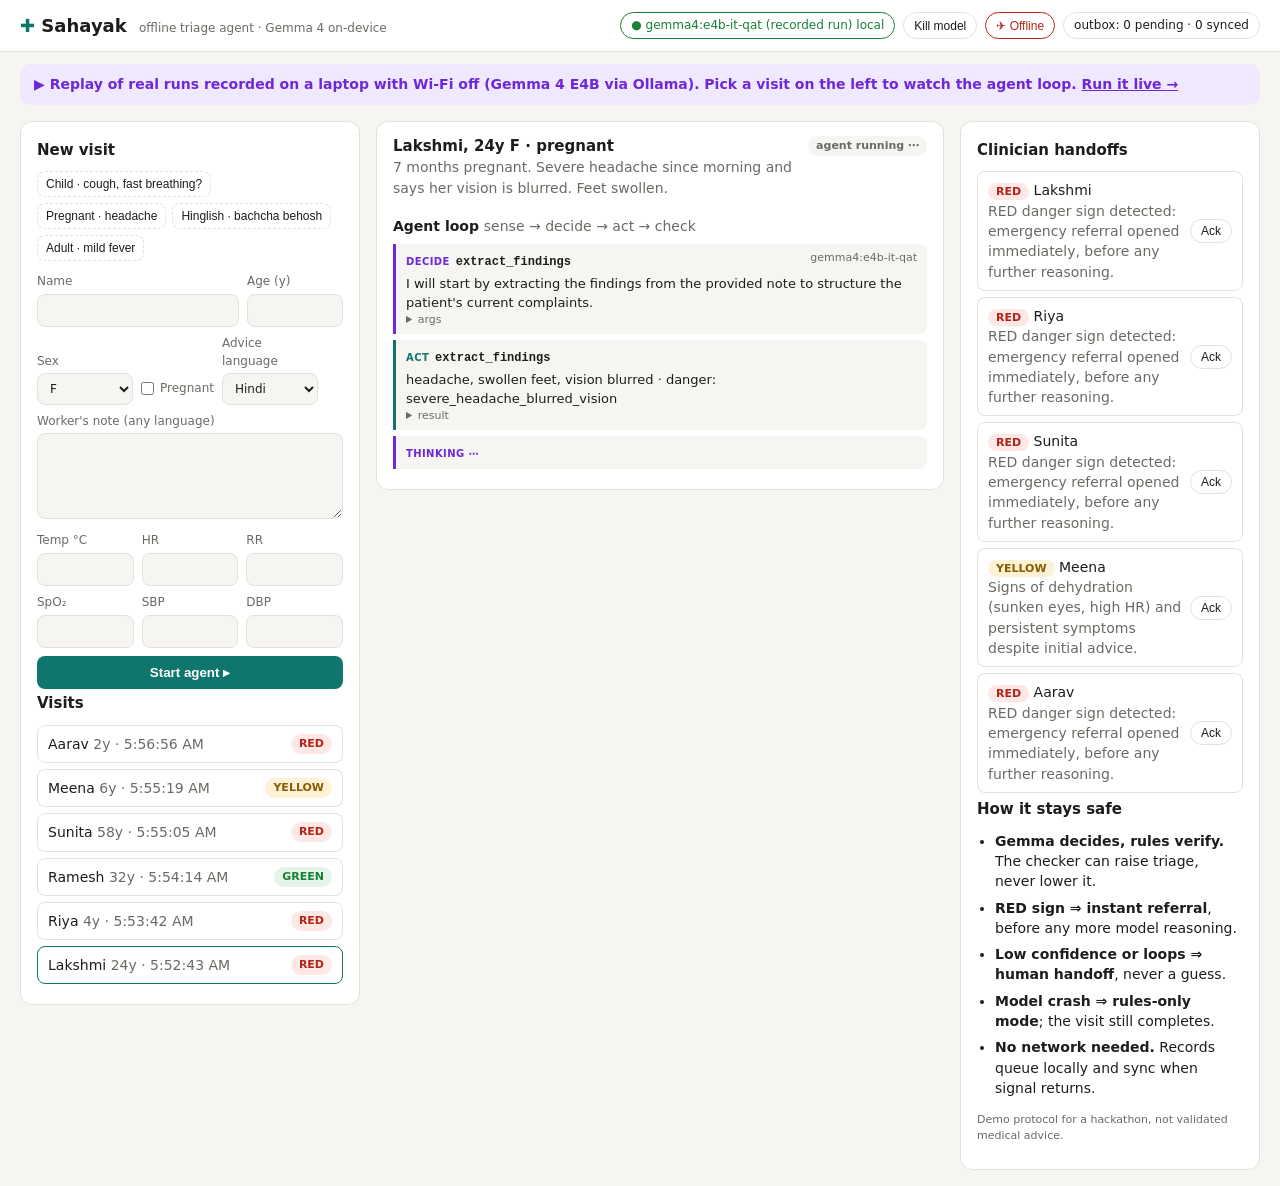
==== docs/index.html @ 9d07b434 "Make the loop robust on real Gemma 4, add replay demo, writeup results - Checker rejects repeated no" ====
<!doctype html>
<!--
  Sahayak UI: one page for the health worker.
  Left: start a visit (with demo presets) and the visit list.
  Middle: the live agent loop (sense/decide/act/check trace), the agent's
  questions, and the final care plan.
  Right: on-device status (model, simulated network, sync outbox) and the
  clinician handoff queue. No external assets: works fully offline.
-->
<html lang="en">
<head>
<meta charset="utf-8">
<meta name="viewport" content="width=device-width, initial-scale=1">
<title>Sahayak · Offline Triage Agent</title>
<link rel="stylesheet" href="style.css">
</head>
<body>
<header>
  <div class="brand"><span class="logo">✚</span> Sahayak <small>offline triage agent · Gemma 4 on-device</small></div>
  <div class="pills">
    <span id="modelPill" class="pill">model …</span>
    <button id="modelBtn" class="pill toggle" title="Simulate the local model crashing">Kill model</button>
    <button id="netBtn" class="pill toggle" title="Simulate connectivity">Offline</button>
    <span id="syncPill" class="pill">outbox …</span>
  </div>
</header>

<main>
  <section class="col left">
    <h2>New visit</h2>
    <div class="presets" id="presets"></div>
    <form id="visitForm">
      <div class="row">
        <label>Name<input name="name" required></label>
        <label class="sm">Age (y)<input name="age_years" type="number" step="0.1" min="0" required></label>
      </div>
      <div class="row">
        <label class="sm">Sex<select name="sex"><option>F</option><option>M</option></select></label>
        <label class="chk"><input type="checkbox" name="pregnant"> Pregnant</label>
        <label class="sm">Advice language<select name="language"><option>Hindi</option><option>Telugu</option><option>English</option></select></label>
      </div>
      <label>Worker's note (any language)<textarea name="note" rows="4" required></textarea></label>
      <div class="vitals">
        <label>Temp °C<input name="temp_c" type="number" step="0.1"></label>
        <label>HR<input name="hr" type="number"></label>
        <label>RR<input name="rr" type="number"></label>
        <label>SpO₂<input name="spo2" type="number"></label>
        <label>SBP<input name="sbp" type="number"></label>
        <label>DBP<input name="dbp" type="number"></label>
      </div>
      <input type="hidden" name="patient_id">
      <button type="submit" class="primary">Start agent ▸</button>
    </form>
    <h2>Visits</h2>
    <ul id="visits" class="list"></ul>
  </section>

  <section class="col mid">
    <div id="empty" class="empty">Start a visit or pick a demo case. The agent runs entirely on this device.</div>
    <div id="detail" hidden>
      <div class="dhead">
        <div><h2 id="dTitle"></h2><div id="dSub" class="muted"></div></div>
        <span id="dStatus" class="badge"></span>
      </div>
      <div id="question" class="question" hidden>
        <div class="qlabel">Agent needs your input</div>
        <div id="qText"></div>
        <form id="answerForm"><input name="answer" autocomplete="off" required placeholder="Type answer…"><button class="primary">Send</button></form>
      </div>
      <div id="plan" class="plan" hidden></div>
      <h3>Agent loop <span class="muted">sense → decide → act → check</span></h3>
      <ol id="trace" class="trace"></ol>
    </div>
  </section>

  <section class="col right">
    <h2>Clinician handoffs</h2>
    <ul id="handoffs" class="list"></ul>
    <h2>How it stays safe</h2>
    <ul class="notes">
      <li><b>Gemma decides, rules verify.</b> The checker can raise triage, never lower it.</li>
      <li><b>RED sign ⇒ instant referral</b>, before any more model reasoning.</li>
      <li><b>Low confidence or loops ⇒ human handoff</b>, never a guess.</li>
      <li><b>Model crash ⇒ rules-only mode</b>; the visit still completes.</li>
      <li><b>No network needed.</b> Records queue locally and sync when signal returns.</li>
    </ul>
    <p class="disclaimer">Demo protocol for a hackathon, not validated medical advice.</p>
  </section>
</main>
<script>window.SAHAYAK_REPLAY = "demo-data.json";</script>
<script src="app.js"></script>
</body>
</html>
---- docs/style.css ----
/* Sahayak UI styles: light/dark tokens, three-column layout, trace timeline. */
:root {
  --bg: #f6f5f1; --panel: #ffffff; --ink: #1d1d1b; --muted: #6b6a64; --line: #e3e1da;
  --accent: #0f766e; --accent-ink: #fff;
  --red: #b42318; --red-bg: #fde8e6; --yellow: #8a5a00; --yellow-bg: #fdf1d6;
  --green: #1a7f37; --green-bg: #e3f4e8; --blue: #1d4ed8; --blue-bg: #e5edff;
  --violet: #6d28d9; --violet-bg: #efe8ff;
}
@media (prefers-color-scheme: dark) {
  :root {
    --bg: #141413; --panel: #1f1f1d; --ink: #ecebe6; --muted: #9a998f; --line: #34332f;
    --accent: #2dd4bf; --accent-ink: #062b27;
    --red: #ff8a80; --red-bg: #3a1714; --yellow: #f5c451; --yellow-bg: #3a2c0c;
    --green: #6ee7a0; --green-bg: #12301d; --blue: #93b4ff; --blue-bg: #17234a;
    --violet: #c4b5fd; --violet-bg: #2a1d4a;
  }
}
* { box-sizing: border-box; }
body { margin: 0; background: var(--bg); color: var(--ink); font: 14px/1.45 system-ui, -apple-system, "Segoe UI", sans-serif; }
header { display: flex; justify-content: space-between; align-items: center; gap: 12px; flex-wrap: wrap;
  padding: 12px 20px; border-bottom: 1px solid var(--line); background: var(--panel); position: sticky; top: 0; z-index: 2; }
.brand { font-weight: 700; font-size: 18px; }
.brand small { font-weight: 400; color: var(--muted); font-size: 12px; margin-left: 6px; }
.logo { color: var(--accent); }
.pills { display: flex; gap: 8px; flex-wrap: wrap; }
.pill { border: 1px solid var(--line); border-radius: 999px; padding: 4px 10px; font-size: 12px; background: var(--panel); color: var(--ink); }
.pill.ok { border-color: var(--green); color: var(--green); }
.pill.bad { border-color: var(--red); color: var(--red); }
button.toggle { cursor: pointer; }
main { display: grid; grid-template-columns: 340px 1fr 300px; gap: 16px; padding: 16px 20px; align-items: start; }
@media (max-width: 1100px) { main { grid-template-columns: 1fr; padding: 12px 16px; } }
.col { background: var(--panel); border: 1px solid var(--line); border-radius: 12px; padding: 14px 16px; min-width: 0; }
h2 { font-size: 15px; margin: 4px 0 10px; }
h3 { font-size: 14px; margin: 18px 0 8px; }
.muted { color: var(--muted); font-weight: 400; }
label { display: block; font-size: 12px; color: var(--muted); margin-bottom: 8px; }
input, select, textarea { width: 100%; margin-top: 3px; padding: 7px 8px; border: 1px solid var(--line); border-radius: 8px;
  background: var(--bg); color: var(--ink); font: inherit; }
textarea { resize: vertical; }
.row { display: flex; gap: 8px; align-items: end; }
.row > label { flex: 1; }
.row > .sm { flex: 0 0 96px; }
.chk { display: flex; gap: 6px; align-items: center; flex: 0 0 auto !important; padding-bottom: 8px; }
.chk input { width: auto; margin: 0; }
.vitals { display: grid; grid-template-columns: repeat(3, 1fr); gap: 0 8px; }
button.primary { background: var(--accent); color: var(--accent-ink); border: 0; border-radius: 8px; padding: 9px 14px; font-weight: 600; cursor: pointer; }
button.primary { width: 100%; }
.presets { display: flex; flex-wrap: wrap; gap: 6px; margin-bottom: 12px; }
.presets button { font-size: 12px; border: 1px dashed var(--line); background: transparent; color: var(--ink); border-radius: 8px; padding: 5px 8px; cursor: pointer; }
.presets button:hover { border-color: var(--accent); }
.list { list-style: none; padding: 0; margin: 0; }
.list li { padding: 8px 10px; border: 1px solid var(--line); border-radius: 8px; margin-bottom: 6px; cursor: pointer; display: flex; justify-content: space-between; gap: 8px; align-items: center; }
.list li.active { border-color: var(--accent); }
.badge { font-size: 11px; font-weight: 700; padding: 2px 8px; border-radius: 999px; white-space: nowrap; background: var(--bg); color: var(--muted); }
.RED { background: var(--red-bg); color: var(--red); }
.YELLOW { background: var(--yellow-bg); color: var(--yellow); }
.GREEN { background: var(--green-bg); color: var(--green); }
.empty { color: var(--muted); padding: 60px 20px; text-align: center; }
.dhead { display: flex; justify-content: space-between; align-items: start; gap: 10px; }
.dhead h2 { margin: 0; }
.question { margin: 14px 0; padding: 12px; border: 2px solid var(--blue); background: var(--blue-bg); border-radius: 10px; }
.qlabel { font-size: 11px; font-weight: 700; text-transform: uppercase; color: var(--blue); margin-bottom: 4px; }
#qText { font-weight: 600; margin-bottom: 8px; }
.question form { display: flex; gap: 8px; }
.question form input { margin: 0; }
.question form button { width: auto; }
.plan { margin: 14px 0; padding: 12px 14px; border-radius: 10px; border: 1px solid var(--line); }
.plan .big { font-size: 20px; font-weight: 800; }
.plan ul { margin: 6px 0; padding-left: 18px; }
.plan .local { margin-top: 6px; padding: 8px; background: var(--bg); border-radius: 8px; }
.trace { list-style: none; padding: 0; margin: 0; }
.trace li { border-left: 3px solid var(--line); padding: 6px 10px; margin-bottom: 6px; background: var(--bg); border-radius: 0 8px 8px 0; }
.trace .ph { font-size: 10px; font-weight: 800; text-transform: uppercase; letter-spacing: .04em; margin-right: 6px; }
.trace .decide { border-color: var(--violet); } .trace .decide .ph { color: var(--violet); }
.trace .act { border-color: var(--accent); } .trace .act .ph { color: var(--accent); }
.trace .check { border-color: var(--yellow); } .trace .check .ph { color: var(--yellow); }
.trace .check.bad { border-color: var(--red); } .trace .check.bad .ph { color: var(--red); }
.trace .sense { border-color: var(--blue); } .trace .sense .ph { color: var(--blue); }
.trace .recover { border-color: var(--red); background: var(--red-bg); } .trace .recover .ph { color: var(--red); }
.trace .tool { font-family: ui-monospace, Menlo, monospace; font-size: 12px; font-weight: 600; }
.trace .model { float: right; font-size: 11px; color: var(--muted); }
.trace .body { margin-top: 3px; font-size: 13px; overflow-wrap: anywhere; }
.trace details summary { cursor: pointer; font-size: 11px; color: var(--muted); }
.trace pre { white-space: pre-wrap; font-size: 11px; margin: 4px 0 0; max-height: 220px; overflow: auto; }
.notes { padding-left: 18px; margin: 0; }
.notes li { margin-bottom: 6px; }
.disclaimer { font-size: 11px; color: var(--muted); margin-top: 14px; }
.spin::after { content: " ⋯"; animation: blink 1s infinite; }
@keyframes blink { 50% { opacity: .2; } }
.replay-banner { margin: 12px 20px 0; padding: 10px 14px; border-radius: 10px; background: var(--violet-bg); color: var(--violet); font-weight: 600; }
.replay-banner a { color: inherit; }
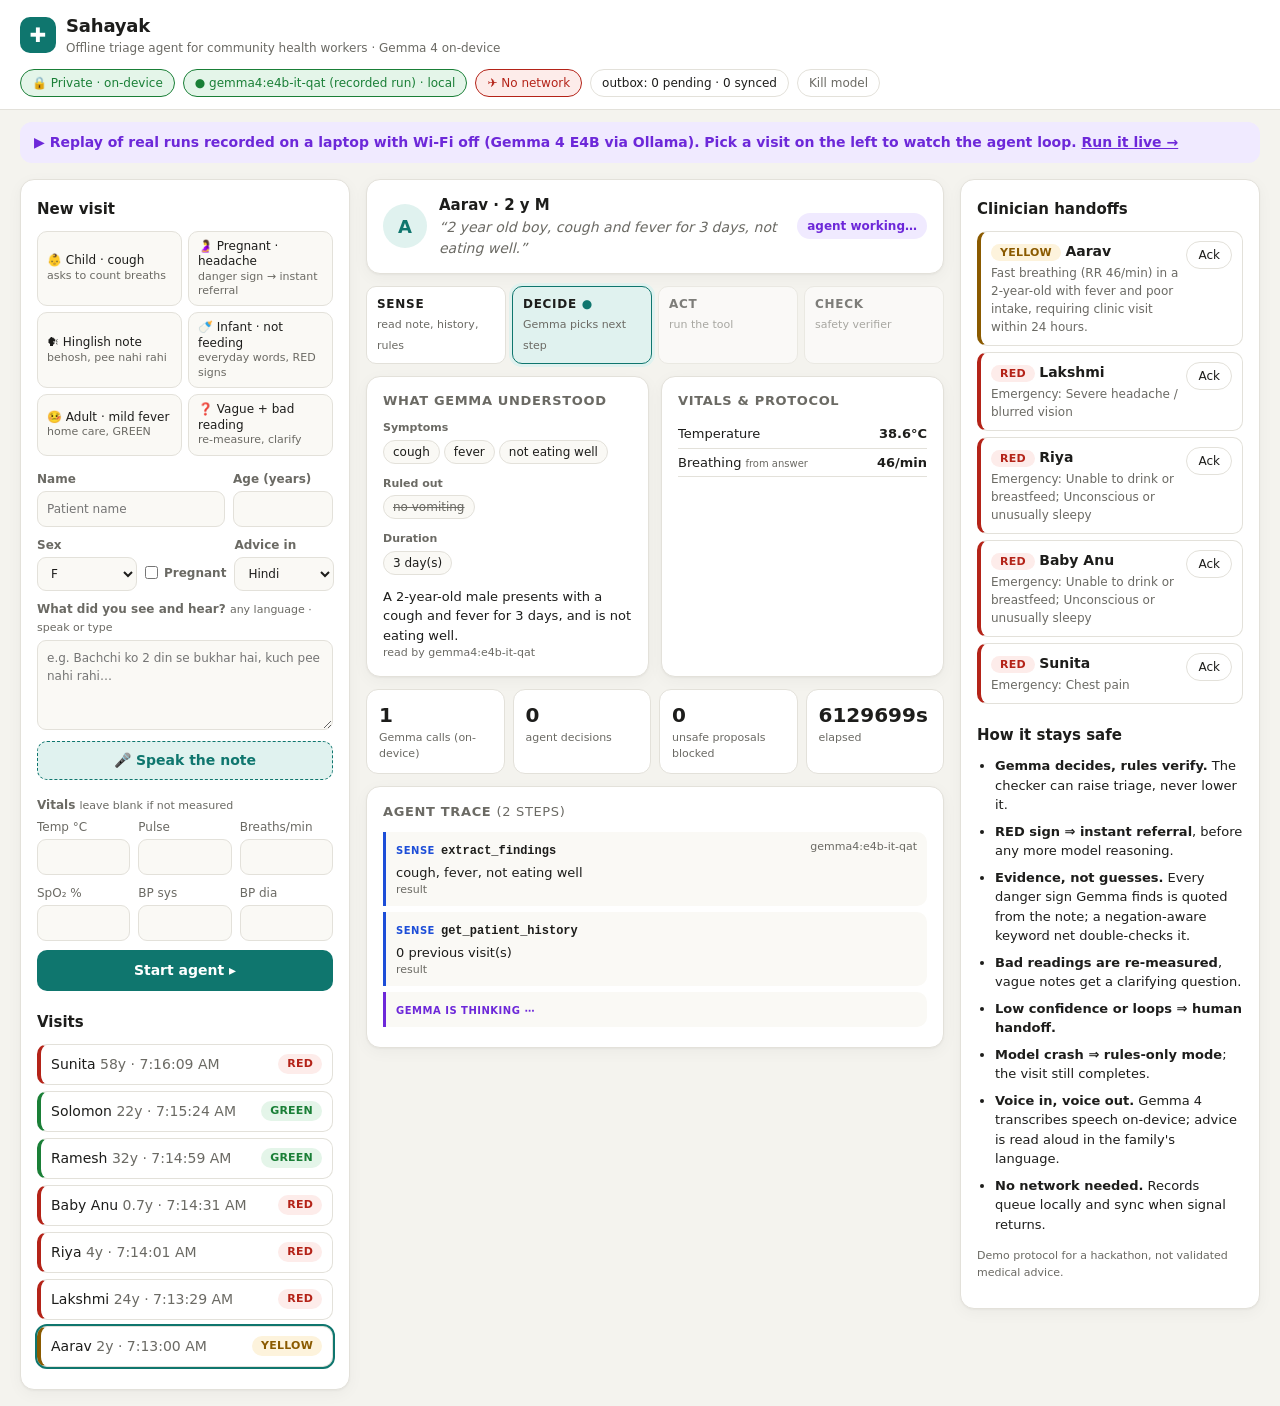
==== commit af6d626d: "Final eval (19 cases), fixed feeding keyword, fresh replay demo, writeup - eval: Gemma 95% (18/19), " ====
--- a/docs/index.html
+++ b/docs/index.html
@@ -1,11 +1,12 @@
 <!doctype html>
 <!--
   Sahayak UI: one page for the health worker.
-  Left: start a visit (with demo presets) and the visit list.
-  Middle: the live agent loop (sense/decide/act/check trace), the agent's
-  questions, and the final care plan.
-  Right: on-device status (model, simulated network, sync outbox) and the
-  clinician handoff queue. No external assets: works fully offline.
+  Left: start a visit (demo presets, voice or typed note, vitals) and the visit list.
+  Middle: the selected visit: live loop phase tracker, the agent's question,
+  the triage result with local-language advice, what Gemma understood
+  (findings, evidence, vitals), visit stats and the full step-by-step trace.
+  Right: the clinician handoff queue and the safety design.
+  No external assets: everything works fully offline.
 -->
 <html lang="en">
 <head>
@@ -16,12 +17,16 @@
 </head>
 <body>
 <header>
-  <div class="brand"><span class="logo">✚</span> Sahayak <small>offline triage agent · Gemma 4 on-device</small></div>
+  <div class="brand">
+    <span class="logo">✚</span>
+    <div><div class="name">Sahayak</div><div class="tag">Offline triage agent for community health workers · Gemma 4 on-device</div></div>
+  </div>
   <div class="pills">
+    <span class="pill ok" title="The agent, the model and all patient data stay on this device">🔒 Private · on-device</span>
     <span id="modelPill" class="pill">model …</span>
-    <button id="modelBtn" class="pill toggle" title="Simulate the local model crashing">Kill model</button>
     <button id="netBtn" class="pill toggle" title="Simulate connectivity">Offline</button>
     <span id="syncPill" class="pill">outbox …</span>
+    <button id="modelBtn" class="pill toggle ghost" title="Simulate the local model crashing">Kill model</button>
   </div>
 </header>
 
@@ -31,62 +36,99 @@
     <div class="presets" id="presets"></div>
     <form id="visitForm">
       <div class="row">
-        <label>Name<input name="name" required></label>
-        <label class="sm">Age (y)<input name="age_years" type="number" step="0.1" min="0" required></label>
+        <label>Name<input name="name" required placeholder="Patient name"></label>
+        <label class="sm">Age (years)<input name="age_years" type="number" step="0.01" min="0" required></label>
       </div>
       <div class="row">
         <label class="sm">Sex<select name="sex"><option>F</option><option>M</option></select></label>
         <label class="chk"><input type="checkbox" name="pregnant"> Pregnant</label>
-        <label class="sm">Advice language<select name="language"><option>Hindi</option><option>Telugu</option><option>English</option></select></label>
+        <label class="sm">Advice in<select name="language"><option>Hindi</option><option>Telugu</option><option>English</option></select></label>
       </div>
-      <label>Worker's note (any language)<textarea name="note" rows="4" required></textarea></label>
+      <label>What did you see and hear? <span class="hint">any language · speak or type</span>
+        <textarea name="note" rows="4" required placeholder="e.g. Bachchi ko 2 din se bukhar hai, kuch pee nahi rahi…"></textarea></label>
+      <button type="button" id="noteMic" class="mic">🎤 Speak the note</button>
+      <div class="vlabel">Vitals <span class="hint">leave blank if not measured</span></div>
       <div class="vitals">
         <label>Temp °C<input name="temp_c" type="number" step="0.1"></label>
-        <label>HR<input name="hr" type="number"></label>
-        <label>RR<input name="rr" type="number"></label>
-        <label>SpO₂<input name="spo2" type="number"></label>
-        <label>SBP<input name="sbp" type="number"></label>
-        <label>DBP<input name="dbp" type="number"></label>
+        <label>Pulse<input name="hr" type="number"></label>
+        <label>Breaths/min<input name="rr" type="number"></label>
+        <label>SpO₂ %<input name="spo2" type="number"></label>
+        <label>BP sys<input name="sbp" type="number"></label>
+        <label>BP dia<input name="dbp" type="number"></label>
       </div>
       <input type="hidden" name="patient_id">
       <button type="submit" class="primary">Start agent ▸</button>
     </form>
-    <h2>Visits</h2>
+    <h2 class="mt">Visits</h2>
     <ul id="visits" class="list"></ul>
   </section>
 
   <section class="col mid">
-    <div id="empty" class="empty">Start a visit or pick a demo case. The agent runs entirely on this device.</div>
+    <div id="empty" class="empty">
+      <div class="empty-icon">✚</div>
+      <div class="empty-title">Start a visit or pick a demo case</div>
+      <div>Gemma 4 reads the note, the protocol checks it, and the agent asks, advises or hands off. All on this device, even with no network.</div>
+    </div>
     <div id="detail" hidden>
-      <div class="dhead">
-        <div><h2 id="dTitle"></h2><div id="dSub" class="muted"></div></div>
-        <span id="dStatus" class="badge"></span>
+      <div class="patient">
+        <div class="avatar" id="dAvatar"></div>
+        <div class="pinfo"><h2 id="dTitle"></h2><div id="dSub" class="note"></div></div>
+        <span id="dStatus" class="status"></span>
       </div>
+
+      <ol id="phases" class="phases">
+        <li data-p="sense"><b>Sense</b><span>read note, history, rules</span></li>
+        <li data-p="decide"><b>Decide</b><span>Gemma picks next step</span></li>
+        <li data-p="act"><b>Act</b><span>run the tool</span></li>
+        <li data-p="check"><b>Check</b><span>safety verifier</span></li>
+      </ol>
+
       <div id="question" class="question" hidden>
-        <div class="qlabel">Agent needs your input</div>
+        <div class="qlabel">🙋 The agent needs your input</div>
         <div id="qText"></div>
-        <form id="answerForm"><input name="answer" autocomplete="off" required placeholder="Type answer…"><button class="primary">Send</button></form>
+        <form id="answerForm"><input name="answer" autocomplete="off" required placeholder="Type or speak the answer…"><button type="button" id="answerMic" class="mic">🎤</button><button class="primary">Send</button></form>
       </div>
+
       <div id="plan" class="plan" hidden></div>
-      <h3>Agent loop <span class="muted">sense → decide → act → check</span></h3>
-      <ol id="trace" class="trace"></ol>
+
+      <div class="grid2">
+        <div class="card">
+          <h3>What Gemma understood</h3>
+          <div id="findings" class="findings"><span class="muted">Reading the note…</span></div>
+        </div>
+        <div class="card">
+          <h3>Vitals & protocol</h3>
+          <div id="vitals"></div>
+        </div>
+      </div>
+
+      <div id="stats" class="stats"></div>
+
+      <details id="traceBox" class="card tracebox" open>
+        <summary><h3>Agent trace <span class="muted" id="traceCount"></span></h3></summary>
+        <ol id="trace" class="trace"></ol>
+      </details>
     </div>
   </section>
 
   <section class="col right">
     <h2>Clinician handoffs</h2>
-    <ul id="handoffs" class="list"></ul>
-    <h2>How it stays safe</h2>
+    <ul id="handoffs" class="list handoffs"></ul>
+    <h2 class="mt">How it stays safe</h2>
     <ul class="notes">
       <li><b>Gemma decides, rules verify.</b> The checker can raise triage, never lower it.</li>
       <li><b>RED sign ⇒ instant referral</b>, before any more model reasoning.</li>
-      <li><b>Low confidence or loops ⇒ human handoff</b>, never a guess.</li>
+      <li><b>Evidence, not guesses.</b> Every danger sign Gemma finds is quoted from the note; a negation-aware keyword net double-checks it.</li>
+      <li><b>Bad readings are re-measured</b>, vague notes get a clarifying question.</li>
+      <li><b>Low confidence or loops ⇒ human handoff.</b></li>
       <li><b>Model crash ⇒ rules-only mode</b>; the visit still completes.</li>
+      <li><b>Voice in, voice out.</b> Gemma 4 transcribes speech on-device; advice is read aloud in the family's language.</li>
       <li><b>No network needed.</b> Records queue locally and sync when signal returns.</li>
     </ul>
     <p class="disclaimer">Demo protocol for a hackathon, not validated medical advice.</p>
   </section>
 </main>
+<script src="voice.js"></script>
 <script>window.SAHAYAK_REPLAY = "demo-data.json";</script>
 <script src="app.js"></script>
 </body>
--- a/docs/style.css
+++ b/docs/style.css
@@ -1,91 +1,192 @@
-/* Sahayak UI styles: light/dark tokens, three-column layout, trace timeline. */
+/* Sahayak UI styles: light/dark tokens, three-column layout, phase tracker, triage card, trace timeline. */
 :root {
-  --bg: #f6f5f1; --panel: #ffffff; --ink: #1d1d1b; --muted: #6b6a64; --line: #e3e1da;
-  --accent: #0f766e; --accent-ink: #fff;
-  --red: #b42318; --red-bg: #fde8e6; --yellow: #8a5a00; --yellow-bg: #fdf1d6;
-  --green: #1a7f37; --green-bg: #e3f4e8; --blue: #1d4ed8; --blue-bg: #e5edff;
-  --violet: #6d28d9; --violet-bg: #efe8ff;
+  --bg: #f4f3ee; --panel: #ffffff; --panel-2: #faf9f5; --ink: #1d1d1b; --muted: #6b6a64; --line: #e3e1da;
+  --accent: #0f766e; --accent-soft: #e0f2ef; --accent-ink: #fff;
+  --red: #b42318; --red-bg: #fdecea; --yellow: #8a5a00; --yellow-bg: #fdf3dc;
+  --green: #1a7f37; --green-bg: #e4f5e9; --blue: #1d4ed8; --blue-bg: #e7eeff;
+  --violet: #6d28d9; --violet-bg: #f0eaff;
+  --shadow: 0 1px 2px rgba(0,0,0,.04), 0 4px 16px rgba(0,0,0,.04);
+  --radius: 14px;
 }
 @media (prefers-color-scheme: dark) {
   :root {
-    --bg: #141413; --panel: #1f1f1d; --ink: #ecebe6; --muted: #9a998f; --line: #34332f;
-    --accent: #2dd4bf; --accent-ink: #062b27;
-    --red: #ff8a80; --red-bg: #3a1714; --yellow: #f5c451; --yellow-bg: #3a2c0c;
-    --green: #6ee7a0; --green-bg: #12301d; --blue: #93b4ff; --blue-bg: #17234a;
-    --violet: #c4b5fd; --violet-bg: #2a1d4a;
+    --bg: #121211; --panel: #1c1c1a; --panel-2: #232320; --ink: #ecebe6; --muted: #9a998f; --line: #33322e;
+    --accent: #2dd4bf; --accent-soft: #11302c; --accent-ink: #062b27;
+    --red: #ff8a80; --red-bg: #3a1714; --yellow: #f5c451; --yellow-bg: #362a0d;
+    --green: #6ee7a0; --green-bg: #11301c; --blue: #93b4ff; --blue-bg: #17234a;
+    --violet: #c4b5fd; --violet-bg: #291d47;
+    --shadow: none;
   }
 }
 * { box-sizing: border-box; }
-body { margin: 0; background: var(--bg); color: var(--ink); font: 14px/1.45 system-ui, -apple-system, "Segoe UI", sans-serif; }
+body { margin: 0; background: var(--bg); color: var(--ink); font: 14px/1.5 system-ui, -apple-system, "Segoe UI", "Noto Sans", sans-serif; }
+[hidden] { display: none !important; }
+
+/* Header */
 header { display: flex; justify-content: space-between; align-items: center; gap: 12px; flex-wrap: wrap;
-  padding: 12px 20px; border-bottom: 1px solid var(--line); background: var(--panel); position: sticky; top: 0; z-index: 2; }
-.brand { font-weight: 700; font-size: 18px; }
-.brand small { font-weight: 400; color: var(--muted); font-size: 12px; margin-left: 6px; }
-.logo { color: var(--accent); }
-.pills { display: flex; gap: 8px; flex-wrap: wrap; }
-.pill { border: 1px solid var(--line); border-radius: 999px; padding: 4px 10px; font-size: 12px; background: var(--panel); color: var(--ink); }
-.pill.ok { border-color: var(--green); color: var(--green); }
-.pill.bad { border-color: var(--red); color: var(--red); }
-button.toggle { cursor: pointer; }
-main { display: grid; grid-template-columns: 340px 1fr 300px; gap: 16px; padding: 16px 20px; align-items: start; }
-@media (max-width: 1100px) { main { grid-template-columns: 1fr; padding: 12px 16px; } }
-.col { background: var(--panel); border: 1px solid var(--line); border-radius: 12px; padding: 14px 16px; min-width: 0; }
-h2 { font-size: 15px; margin: 4px 0 10px; }
-h3 { font-size: 14px; margin: 18px 0 8px; }
+  padding: 12px 20px; border-bottom: 1px solid var(--line); background: var(--panel); position: sticky; top: 0; z-index: 5; }
+.brand { display: flex; gap: 10px; align-items: center; }
+.logo { display: grid; place-items: center; width: 36px; height: 36px; border-radius: 10px; background: var(--accent); color: var(--accent-ink); font-size: 20px; font-weight: 800; }
+.brand .name { font-weight: 800; font-size: 18px; letter-spacing: -.01em; }
+.brand .tag { color: var(--muted); font-size: 12px; }
+.pills { display: flex; gap: 8px; flex-wrap: wrap; align-items: center; }
+.pill { border: 1px solid var(--line); border-radius: 999px; padding: 4px 11px; font-size: 12px; background: var(--panel); color: var(--ink); white-space: nowrap; }
+.pill.ok { border-color: var(--green); color: var(--green); background: var(--green-bg); }
+.pill.bad { border-color: var(--red); color: var(--red); background: var(--red-bg); }
+.pill.ghost { color: var(--muted); }
+button.toggle { cursor: pointer; font: inherit; font-size: 12px; }
+button.toggle:hover { border-color: var(--accent); }
+
+/* Layout */
+main { display: grid; grid-template-columns: 330px minmax(0, 1fr) 300px; gap: 16px; padding: 16px 20px; align-items: start; }
+@media (max-width: 1150px) { main { grid-template-columns: 1fr; padding: 12px 16px; } }
+.col { background: var(--panel); border: 1px solid var(--line); border-radius: var(--radius); padding: 16px; min-width: 0; box-shadow: var(--shadow); }
+.col.mid { background: transparent; border: 0; padding: 0; box-shadow: none; }
+h2 { font-size: 15px; margin: 2px 0 10px; }
+h2.mt { margin-top: 20px; }
+h3 { font-size: 13px; margin: 0 0 10px; text-transform: uppercase; letter-spacing: .05em; color: var(--muted); }
 .muted { color: var(--muted); font-weight: 400; }
-label { display: block; font-size: 12px; color: var(--muted); margin-bottom: 8px; }
-input, select, textarea { width: 100%; margin-top: 3px; padding: 7px 8px; border: 1px solid var(--line); border-radius: 8px;
-  background: var(--bg); color: var(--ink); font: inherit; }
+.hint { color: var(--muted); font-weight: 400; font-size: 11px; }
+
+/* Form */
+label { display: block; font-size: 12px; color: var(--muted); margin-bottom: 9px; font-weight: 600; }
+input, select, textarea { width: 100%; margin-top: 3px; padding: 8px 9px; border: 1px solid var(--line); border-radius: 9px;
+  background: var(--panel-2); color: var(--ink); font: inherit; font-weight: 400; }
+input:focus, select:focus, textarea:focus { outline: 2px solid var(--accent); outline-offset: -1px; }
 textarea { resize: vertical; }
 .row { display: flex; gap: 8px; align-items: end; }
 .row > label { flex: 1; }
-.row > .sm { flex: 0 0 96px; }
-.chk { display: flex; gap: 6px; align-items: center; flex: 0 0 auto !important; padding-bottom: 8px; }
+.row > .sm { flex: 0 0 100px; }
+.chk { display: flex; gap: 6px; align-items: center; flex: 0 0 auto !important; padding-bottom: 9px; }
 .chk input { width: auto; margin: 0; }
+.vlabel { font-size: 12px; color: var(--muted); font-weight: 600; margin: 4px 0 4px; }
 .vitals { display: grid; grid-template-columns: repeat(3, 1fr); gap: 0 8px; }
-button.primary { background: var(--accent); color: var(--accent-ink); border: 0; border-radius: 8px; padding: 9px 14px; font-weight: 600; cursor: pointer; }
-button.primary { width: 100%; }
-.presets { display: flex; flex-wrap: wrap; gap: 6px; margin-bottom: 12px; }
-.presets button { font-size: 12px; border: 1px dashed var(--line); background: transparent; color: var(--ink); border-radius: 8px; padding: 5px 8px; cursor: pointer; }
-.presets button:hover { border-color: var(--accent); }
+.vitals label { font-weight: 500; }
+button.primary { width: 100%; background: var(--accent); color: var(--accent-ink); border: 0; border-radius: 10px; padding: 10px 14px; font: inherit; font-weight: 700; cursor: pointer; }
+button.primary:hover { filter: brightness(1.05); }
+.presets { display: grid; grid-template-columns: 1fr 1fr; gap: 6px; margin-bottom: 14px; }
+.presets button { text-align: left; font: inherit; font-size: 12px; border: 1px solid var(--line); background: var(--panel-2); color: var(--ink);
+  border-radius: 10px; padding: 7px 9px; cursor: pointer; line-height: 1.3; }
+.presets button small { display: block; color: var(--muted); font-size: 11px; }
+.presets button:hover { border-color: var(--accent); background: var(--accent-soft); }
+button.mic { width: 100%; margin: -3px 0 12px; padding: 8px; border-radius: 10px; border: 1px dashed var(--accent); background: var(--accent-soft); color: var(--accent); font: inherit; font-weight: 700; cursor: pointer; }
+.question button.mic { width: auto; margin: 0; padding: 8px 12px; }
+button.mic.rec { background: var(--red-bg); color: var(--red); border: 1px solid var(--red); animation: pulse 1.2s infinite; }
+button.mic.busy { opacity: .75; cursor: wait; }
+
+/* Lists */
 .list { list-style: none; padding: 0; margin: 0; }
-.list li { padding: 8px 10px; border: 1px solid var(--line); border-radius: 8px; margin-bottom: 6px; cursor: pointer; display: flex; justify-content: space-between; gap: 8px; align-items: center; }
-.list li.active { border-color: var(--accent); }
-.badge { font-size: 11px; font-weight: 700; padding: 2px 8px; border-radius: 999px; white-space: nowrap; background: var(--bg); color: var(--muted); }
+.list li { padding: 9px 10px; border: 1px solid var(--line); border-left-width: 4px; border-radius: 10px; margin-bottom: 6px; cursor: pointer;
+  display: flex; justify-content: space-between; gap: 8px; align-items: center; background: var(--panel); }
+.list li.active { outline: 2px solid var(--accent); }
+.list li.t-RED { border-left-color: var(--red); } .list li.t-YELLOW { border-left-color: var(--yellow); } .list li.t-GREEN { border-left-color: var(--green); }
+.handoffs li { cursor: default; align-items: start; }
+.handoffs .reason { font-size: 12px; color: var(--muted); margin-top: 2px; }
+.badge { font-size: 11px; font-weight: 800; padding: 2px 9px; border-radius: 999px; white-space: nowrap; background: var(--panel-2); color: var(--muted); letter-spacing: .02em; }
 .RED { background: var(--red-bg); color: var(--red); }
 .YELLOW { background: var(--yellow-bg); color: var(--yellow); }
 .GREEN { background: var(--green-bg); color: var(--green); }
-.empty { color: var(--muted); padding: 60px 20px; text-align: center; }
-.dhead { display: flex; justify-content: space-between; align-items: start; gap: 10px; }
-.dhead h2 { margin: 0; }
-.question { margin: 14px 0; padding: 12px; border: 2px solid var(--blue); background: var(--blue-bg); border-radius: 10px; }
-.qlabel { font-size: 11px; font-weight: 700; text-transform: uppercase; color: var(--blue); margin-bottom: 4px; }
-#qText { font-weight: 600; margin-bottom: 8px; }
+
+/* Empty */
+.empty { background: var(--panel); border: 1px dashed var(--line); border-radius: var(--radius); color: var(--muted); padding: 70px 30px; text-align: center; }
+.empty-icon { font-size: 40px; color: var(--accent); }
+.empty-title { font-size: 17px; font-weight: 700; color: var(--ink); margin: 6px 0; }
+
+/* Patient header */
+.patient { display: flex; gap: 12px; align-items: center; background: var(--panel); border: 1px solid var(--line); border-radius: var(--radius); padding: 14px 16px; box-shadow: var(--shadow); }
+.avatar { flex: 0 0 44px; height: 44px; border-radius: 50%; display: grid; place-items: center; background: var(--accent-soft); color: var(--accent); font-weight: 800; font-size: 18px; }
+.pinfo { flex: 1; min-width: 0; }
+.pinfo h2 { margin: 0; }
+.pinfo .note { color: var(--muted); font-style: italic; overflow-wrap: anywhere; }
+.status { font-size: 12px; font-weight: 700; padding: 4px 10px; border-radius: 999px; background: var(--panel-2); white-space: nowrap; }
+.status.running { background: var(--violet-bg); color: var(--violet); }
+.status.needs_input { background: var(--blue-bg); color: var(--blue); }
+.status.handoff { background: var(--red-bg); color: var(--red); }
+.status.done { background: var(--green-bg); color: var(--green); }
+
+/* Phase tracker */
+.phases { list-style: none; display: grid; grid-template-columns: repeat(4, 1fr); gap: 6px; padding: 0; margin: 12px 0; }
+.phases li { position: relative; padding: 8px 10px; border-radius: 10px; background: var(--panel); border: 1px solid var(--line); opacity: .55; transition: all .25s; }
+.phases li b { display: block; font-size: 12px; text-transform: uppercase; letter-spacing: .06em; }
+.phases li span { font-size: 11px; color: var(--muted); }
+.phases li.done { opacity: 1; }
+.phases li.now { opacity: 1; border-color: var(--accent); background: var(--accent-soft); box-shadow: 0 0 0 3px var(--accent-soft); }
+.phases li.now b::after { content: " ●"; color: var(--accent); animation: pulse 1s infinite; }
+@media (max-width: 600px) { .phases li span { display: none; } }
+
+/* Question */
+.question { margin: 12px 0; padding: 14px; border: 2px solid var(--blue); background: var(--blue-bg); border-radius: var(--radius); }
+.qlabel { font-size: 11px; font-weight: 800; text-transform: uppercase; color: var(--blue); margin-bottom: 4px; letter-spacing: .04em; }
+#qText { font-weight: 700; font-size: 15px; margin-bottom: 10px; }
 .question form { display: flex; gap: 8px; }
 .question form input { margin: 0; }
-.question form button { width: auto; }
-.plan { margin: 14px 0; padding: 12px 14px; border-radius: 10px; border: 1px solid var(--line); }
-.plan .big { font-size: 20px; font-weight: 800; }
-.plan ul { margin: 6px 0; padding-left: 18px; }
-.plan .local { margin-top: 6px; padding: 8px; background: var(--bg); border-radius: 8px; }
-.trace { list-style: none; padding: 0; margin: 0; }
-.trace li { border-left: 3px solid var(--line); padding: 6px 10px; margin-bottom: 6px; background: var(--bg); border-radius: 0 8px 8px 0; }
-.trace .ph { font-size: 10px; font-weight: 800; text-transform: uppercase; letter-spacing: .04em; margin-right: 6px; }
+.question form button.primary { width: auto; }
+
+/* Triage card */
+.plan { margin: 12px 0; padding: 16px 18px; border-radius: var(--radius); border: 2px solid var(--line); background: var(--panel); box-shadow: var(--shadow); }
+.plan.RED { border-color: var(--red); } .plan.YELLOW { border-color: var(--yellow); } .plan.GREEN { border-color: var(--green); }
+.plan .top { display: flex; align-items: center; gap: 12px; flex-wrap: wrap; }
+.plan .level { font-size: 22px; font-weight: 900; padding: 4px 14px; border-radius: 10px; letter-spacing: .02em; }
+.plan .what { font-weight: 700; font-size: 15px; }
+.plan .why { color: var(--muted); margin: 8px 0 4px; }
+.plan ol { margin: 8px 0; padding-left: 20px; }
+.plan ol li { margin-bottom: 3px; }
+.plan .local { margin-top: 10px; padding: 10px 12px; background: var(--panel-2); border-radius: 10px; font-size: 15px; line-height: 1.6; }
+.plan .local .lhead { display: flex; justify-content: space-between; align-items: center; font-size: 11px; font-weight: 800; text-transform: uppercase; color: var(--muted); margin-bottom: 4px; }
+.plan .meta { display: flex; gap: 14px; flex-wrap: wrap; font-size: 12px; color: var(--muted); margin-top: 10px; }
+
+/* Findings & vitals */
+.grid2 { display: grid; grid-template-columns: 1fr 1fr; gap: 12px; margin: 12px 0; }
+@media (max-width: 800px) { .grid2 { grid-template-columns: 1fr; } }
+.card { background: var(--panel); border: 1px solid var(--line); border-radius: var(--radius); padding: 14px 16px; box-shadow: var(--shadow); min-width: 0; }
+.findings .grp { margin-bottom: 8px; }
+.findings .lbl { font-size: 11px; color: var(--muted); font-weight: 700; margin-bottom: 3px; }
+.chip { display: inline-block; font-size: 12px; padding: 2px 9px; border-radius: 999px; margin: 0 4px 4px 0; background: var(--panel-2); border: 1px solid var(--line); }
+.chip.danger { background: var(--red-bg); color: var(--red); border-color: transparent; font-weight: 700; }
+.chip.unclear { background: var(--yellow-bg); color: var(--yellow); border-color: transparent; }
+.chip.neg { text-decoration: line-through; color: var(--muted); }
+.evidence { font-size: 12px; color: var(--muted); margin: 2px 0 0; padding-left: 10px; border-left: 2px solid var(--red); }
+.summary { font-size: 13px; margin-top: 6px; }
+.vt { width: 100%; border-collapse: collapse; font-size: 13px; }
+.vt td { padding: 4px 0; border-bottom: 1px solid var(--line); }
+.vt td:last-child { text-align: right; font-weight: 700; font-variant-numeric: tabular-nums; }
+.vt tr.f-RED td:last-child { color: var(--red); } .vt tr.f-YELLOW td:last-child { color: var(--yellow); }
+.vt .src { font-size: 10px; color: var(--muted); font-weight: 400; margin-left: 4px; }
+.flags { margin-top: 8px; font-size: 12px; }
+.flags div { padding: 3px 0; }
+
+/* Stats */
+.stats { display: grid; grid-template-columns: repeat(4, 1fr); gap: 8px; margin-bottom: 12px; }
+.stat { background: var(--panel); border: 1px solid var(--line); border-radius: 12px; padding: 10px 12px; }
+.stat .v { font-size: 20px; font-weight: 800; font-variant-numeric: tabular-nums; }
+.stat .k { font-size: 11px; color: var(--muted); }
+@media (max-width: 600px) { .stats { grid-template-columns: 1fr 1fr; } }
+
+/* Trace */
+.tracebox summary { list-style: none; cursor: pointer; }
+.tracebox summary h3 { display: inline; }
+.trace { list-style: none; padding: 0; margin: 10px 0 0; }
+.trace li { border-left: 3px solid var(--line); padding: 7px 10px; margin-bottom: 6px; background: var(--panel-2); border-radius: 0 10px 10px 0; animation: fadein .3s; }
+.trace .ph { font-size: 10px; font-weight: 800; text-transform: uppercase; letter-spacing: .05em; margin-right: 6px; }
 .trace .decide { border-color: var(--violet); } .trace .decide .ph { color: var(--violet); }
 .trace .act { border-color: var(--accent); } .trace .act .ph { color: var(--accent); }
 .trace .check { border-color: var(--yellow); } .trace .check .ph { color: var(--yellow); }
-.trace .check.bad { border-color: var(--red); } .trace .check.bad .ph { color: var(--red); }
+.trace .check.bad { border-color: var(--red); background: var(--red-bg); } .trace .check.bad .ph { color: var(--red); }
 .trace .sense { border-color: var(--blue); } .trace .sense .ph { color: var(--blue); }
 .trace .recover { border-color: var(--red); background: var(--red-bg); } .trace .recover .ph { color: var(--red); }
-.trace .tool { font-family: ui-monospace, Menlo, monospace; font-size: 12px; font-weight: 600; }
+.trace .tool { font-family: ui-monospace, Menlo, monospace; font-size: 12px; font-weight: 700; }
 .trace .model { float: right; font-size: 11px; color: var(--muted); }
 .trace .body { margin-top: 3px; font-size: 13px; overflow-wrap: anywhere; }
 .trace details summary { cursor: pointer; font-size: 11px; color: var(--muted); }
 .trace pre { white-space: pre-wrap; font-size: 11px; margin: 4px 0 0; max-height: 220px; overflow: auto; }
-.notes { padding-left: 18px; margin: 0; }
-.notes li { margin-bottom: 6px; }
+
+/* Right column */
+.notes { padding-left: 18px; margin: 0; font-size: 13px; }
+.notes li { margin-bottom: 7px; }
 .disclaimer { font-size: 11px; color: var(--muted); margin-top: 14px; }
-.spin::after { content: " ⋯"; animation: blink 1s infinite; }
-@keyframes blink { 50% { opacity: .2; } }
-.replay-banner { margin: 12px 20px 0; padding: 10px 14px; border-radius: 10px; background: var(--violet-bg); color: var(--violet); font-weight: 600; }
+.replay-banner { margin: 12px 20px 0; padding: 10px 14px; border-radius: 12px; background: var(--violet-bg); color: var(--violet); font-weight: 600; }
 .replay-banner a { color: inherit; }
+.spin::after { content: " ⋯"; animation: pulse 1s infinite; }
+.speak { margin-left: 8px; }
+@keyframes pulse { 50% { opacity: .35; } }
+@keyframes fadein { from { opacity: 0; transform: translateY(-3px); } }
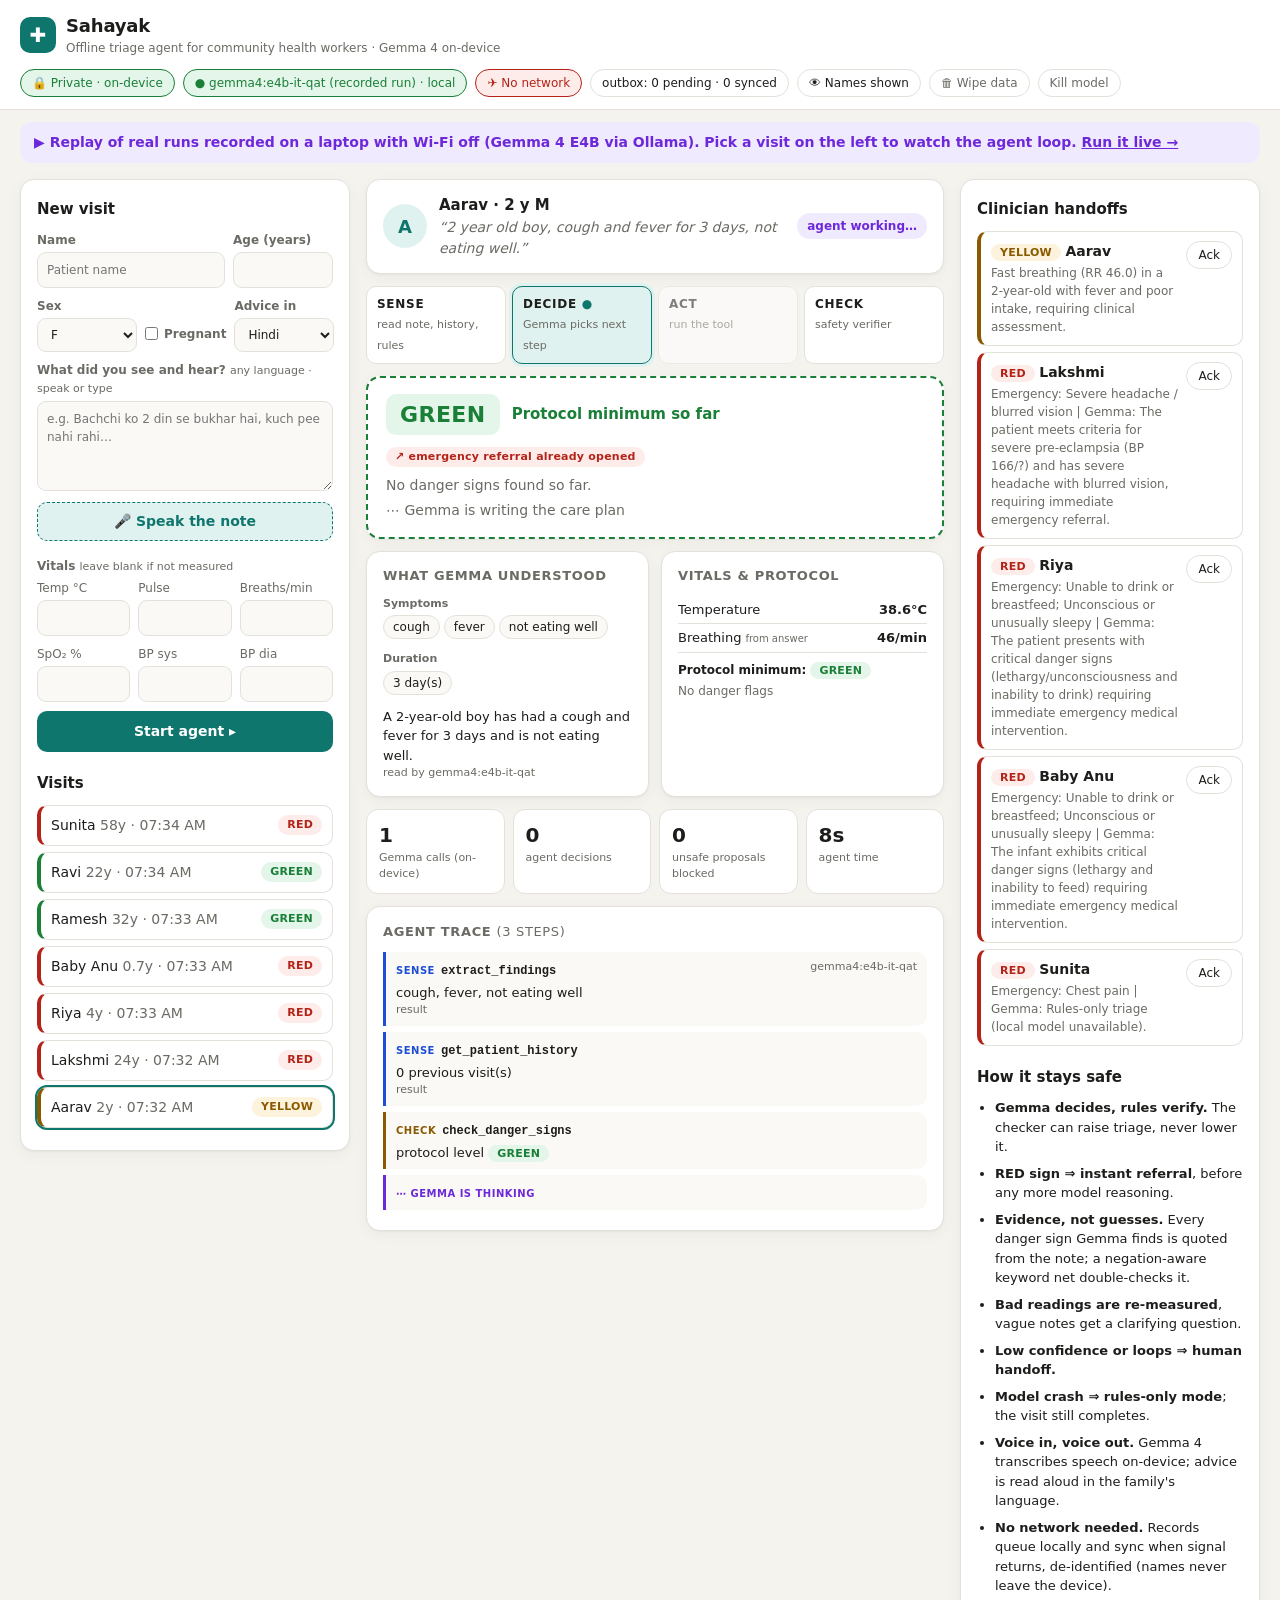
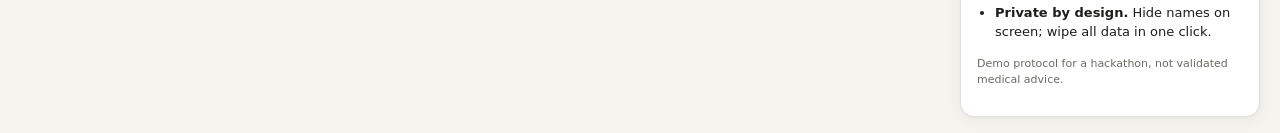
==== commit 8e066fd6: "Faster, calmer, more private: no reloads, auto-close, anti-flicker UI, TTS, privacy - Speed: fixed n" ====
--- a/docs/index.html
+++ b/docs/index.html
@@ -26,6 +26,8 @@
     <span id="modelPill" class="pill">model …</span>
     <button id="netBtn" class="pill toggle" title="Simulate connectivity">Offline</button>
     <span id="syncPill" class="pill">outbox …</span>
+    <button id="privacyBtn" class="pill toggle" title="Show only initials on screen">👁 Names shown</button>
+    <button id="wipeBtn" class="pill toggle ghost" title="Permanently delete all patient data on this device">🗑 Wipe data</button>
     <button id="modelBtn" class="pill toggle ghost" title="Simulate the local model crashing">Kill model</button>
   </div>
 </header>
@@ -33,7 +35,6 @@
 <main>
   <section class="col left">
     <h2>New visit</h2>
-    <div class="presets" id="presets"></div>
     <form id="visitForm">
       <div class="row">
         <label>Name<input name="name" required placeholder="Patient name"></label>
@@ -66,7 +67,7 @@
   <section class="col mid">
     <div id="empty" class="empty">
       <div class="empty-icon">✚</div>
-      <div class="empty-title">Start a visit or pick a demo case</div>
+      <div class="empty-title">Start a visit</div>
       <div>Gemma 4 reads the note, the protocol checks it, and the agent asks, advises or hands off. All on this device, even with no network.</div>
     </div>
     <div id="detail" hidden>
@@ -123,7 +124,8 @@
       <li><b>Low confidence or loops ⇒ human handoff.</b></li>
       <li><b>Model crash ⇒ rules-only mode</b>; the visit still completes.</li>
       <li><b>Voice in, voice out.</b> Gemma 4 transcribes speech on-device; advice is read aloud in the family's language.</li>
-      <li><b>No network needed.</b> Records queue locally and sync when signal returns.</li>
+      <li><b>No network needed.</b> Records queue locally and sync when signal returns, de-identified (names never leave the device).</li>
+      <li><b>Private by design.</b> Hide names on screen; wipe all data in one click.</li>
     </ul>
     <p class="disclaimer">Demo protocol for a hackathon, not validated medical advice.</p>
   </section>
--- a/docs/style.css
+++ b/docs/style.css
@@ -166,7 +166,8 @@
 .tracebox summary { list-style: none; cursor: pointer; }
 .tracebox summary h3 { display: inline; }
 .trace { list-style: none; padding: 0; margin: 10px 0 0; }
-.trace li { border-left: 3px solid var(--line); padding: 7px 10px; margin-bottom: 6px; background: var(--panel-2); border-radius: 0 10px 10px 0; animation: fadein .3s; }
+.trace li { border-left: 3px solid var(--line); padding: 7px 10px; margin-bottom: 6px; background: var(--panel-2); border-radius: 0 10px 10px 0; }
+.trace li.new { animation: fadein .35s ease-out; }
 .trace .ph { font-size: 10px; font-weight: 800; text-transform: uppercase; letter-spacing: .05em; margin-right: 6px; }
 .trace .decide { border-color: var(--violet); } .trace .decide .ph { color: var(--violet); }
 .trace .act { border-color: var(--accent); } .trace .act .ph { color: var(--accent); }
@@ -190,3 +191,5 @@
 .speak { margin-left: 8px; }
 @keyframes pulse { 50% { opacity: .35; } }
 @keyframes fadein { from { opacity: 0; transform: translateY(-3px); } }
+.plan.pending { border-style: dashed; }
+button:disabled { opacity: .6; cursor: wait; }
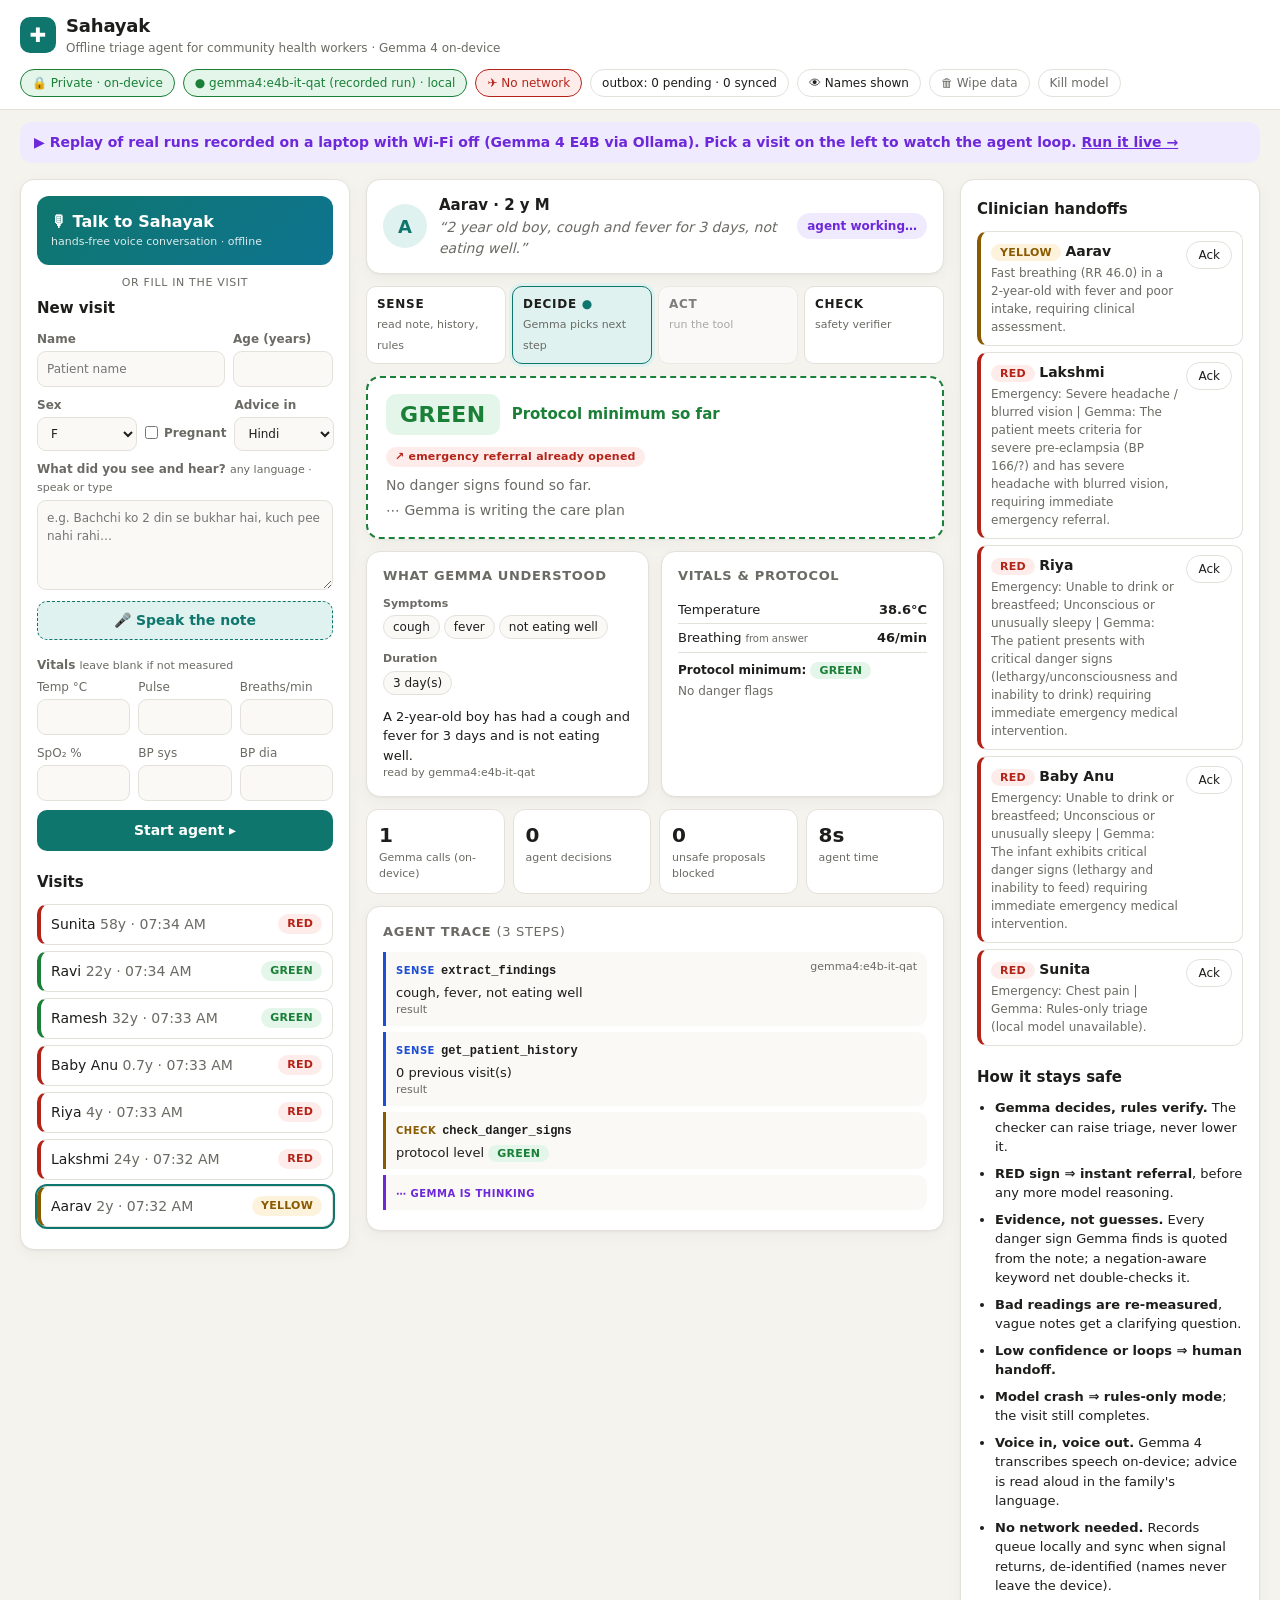
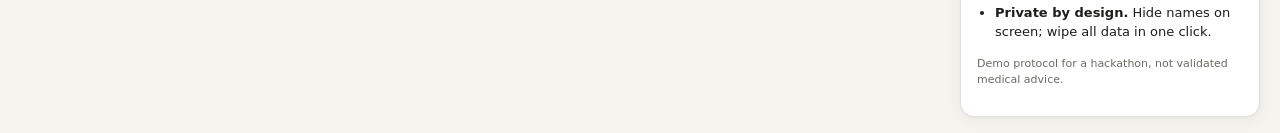
==== commit 5647503b: "Talk to Sahayak: offline spoken conversation; native-script advice; natural voices - conversation.js" ====
--- a/docs/index.html
+++ b/docs/index.html
@@ -34,6 +34,8 @@
 
 <main>
   <section class="col left">
+    <button id="convoBtn" class="talk">🎙 Talk to Sahayak<small>hands-free voice conversation · offline</small></button>
+    <div class="or">or fill in the visit</div>
     <h2>New visit</h2>
     <form id="visitForm">
       <div class="row">
@@ -130,8 +132,18 @@
     <p class="disclaimer">Demo protocol for a hackathon, not validated medical advice.</p>
   </section>
 </main>
+<div id="convo" class="convo" hidden>
+  <div class="convo-head">
+    <div class="orb idle" id="convoOrb"></div>
+    <div class="convo-title"><b>Talk to Sahayak</b><div id="convoState" class="hint">Starting…</div></div>
+    <label class="convo-lang">Family language<select id="convoLang"><option>Telugu</option><option>Hindi</option><option>English</option></select></label>
+    <button id="convoEnd" class="pill toggle">End</button>
+  </div>
+  <div id="convoLog" class="convo-log"></div>
+</div>
 <script src="voice.js"></script>
 <script>window.SAHAYAK_REPLAY = "demo-data.json";</script>
 <script src="app.js"></script>
+<script src="conversation.js"></script>
 </body>
 </html>
--- a/docs/style.css
+++ b/docs/style.css
@@ -193,3 +193,26 @@
 @keyframes fadein { from { opacity: 0; transform: translateY(-3px); } }
 .plan.pending { border-style: dashed; }
 button:disabled { opacity: .6; cursor: wait; }
+
+/* Talk to Sahayak */
+button.talk { width: 100%; padding: 14px; border: 0; border-radius: 12px; cursor: pointer; font: inherit; font-size: 16px; font-weight: 800;
+  background: linear-gradient(135deg, var(--accent), #0e7490); color: #fff; text-align: left; }
+button.talk small { display: block; font-size: 11px; font-weight: 500; opacity: .85; }
+button.talk:hover { filter: brightness(1.08); }
+.or { text-align: center; color: var(--muted); font-size: 11px; margin: 10px 0 6px; text-transform: uppercase; letter-spacing: .06em; }
+.convo { position: fixed; right: 20px; bottom: 20px; width: min(440px, calc(100vw - 32px)); max-height: 70vh; display: flex; flex-direction: column;
+  background: var(--panel); border: 1px solid var(--line); border-radius: 16px; box-shadow: 0 12px 40px rgba(0,0,0,.35); z-index: 20; overflow: hidden; }
+.convo-head { display: flex; align-items: center; gap: 10px; padding: 12px 14px; border-bottom: 1px solid var(--line); flex-wrap: wrap; }
+.convo-title { flex: 1; min-width: 140px; }
+.convo-lang { margin: 0; font-size: 11px; }
+.convo-lang select { padding: 4px 6px; margin-top: 2px; }
+.convo-log { overflow-y: auto; padding: 12px 14px; display: flex; flex-direction: column; gap: 8px; min-height: 160px; }
+.msg { max-width: 88%; padding: 8px 11px; border-radius: 12px; font-size: 14px; line-height: 1.45; }
+.msg.agent { align-self: flex-start; background: var(--accent-soft); color: var(--ink); border-bottom-left-radius: 4px; }
+.msg.you { align-self: flex-end; background: var(--blue-bg); color: var(--ink); border-bottom-right-radius: 4px; }
+.msg.form { align-self: stretch; max-width: 100%; background: var(--panel-2); color: var(--muted); font-size: 12px; border: 1px dashed var(--line); }
+.msg.err { background: var(--red-bg); color: var(--red); }
+.orb { width: 34px; height: 34px; border-radius: 50%; background: var(--line); flex: 0 0 34px; transition: all .2s; }
+.orb.speaking { background: var(--accent); animation: pulse 0.9s infinite; }
+.orb.listening { background: var(--red); box-shadow: 0 0 0 6px var(--red-bg); animation: pulse 1.2s infinite; }
+.orb.transcribing, .orb.thinking { background: var(--violet); animation: pulse 1.5s infinite; }
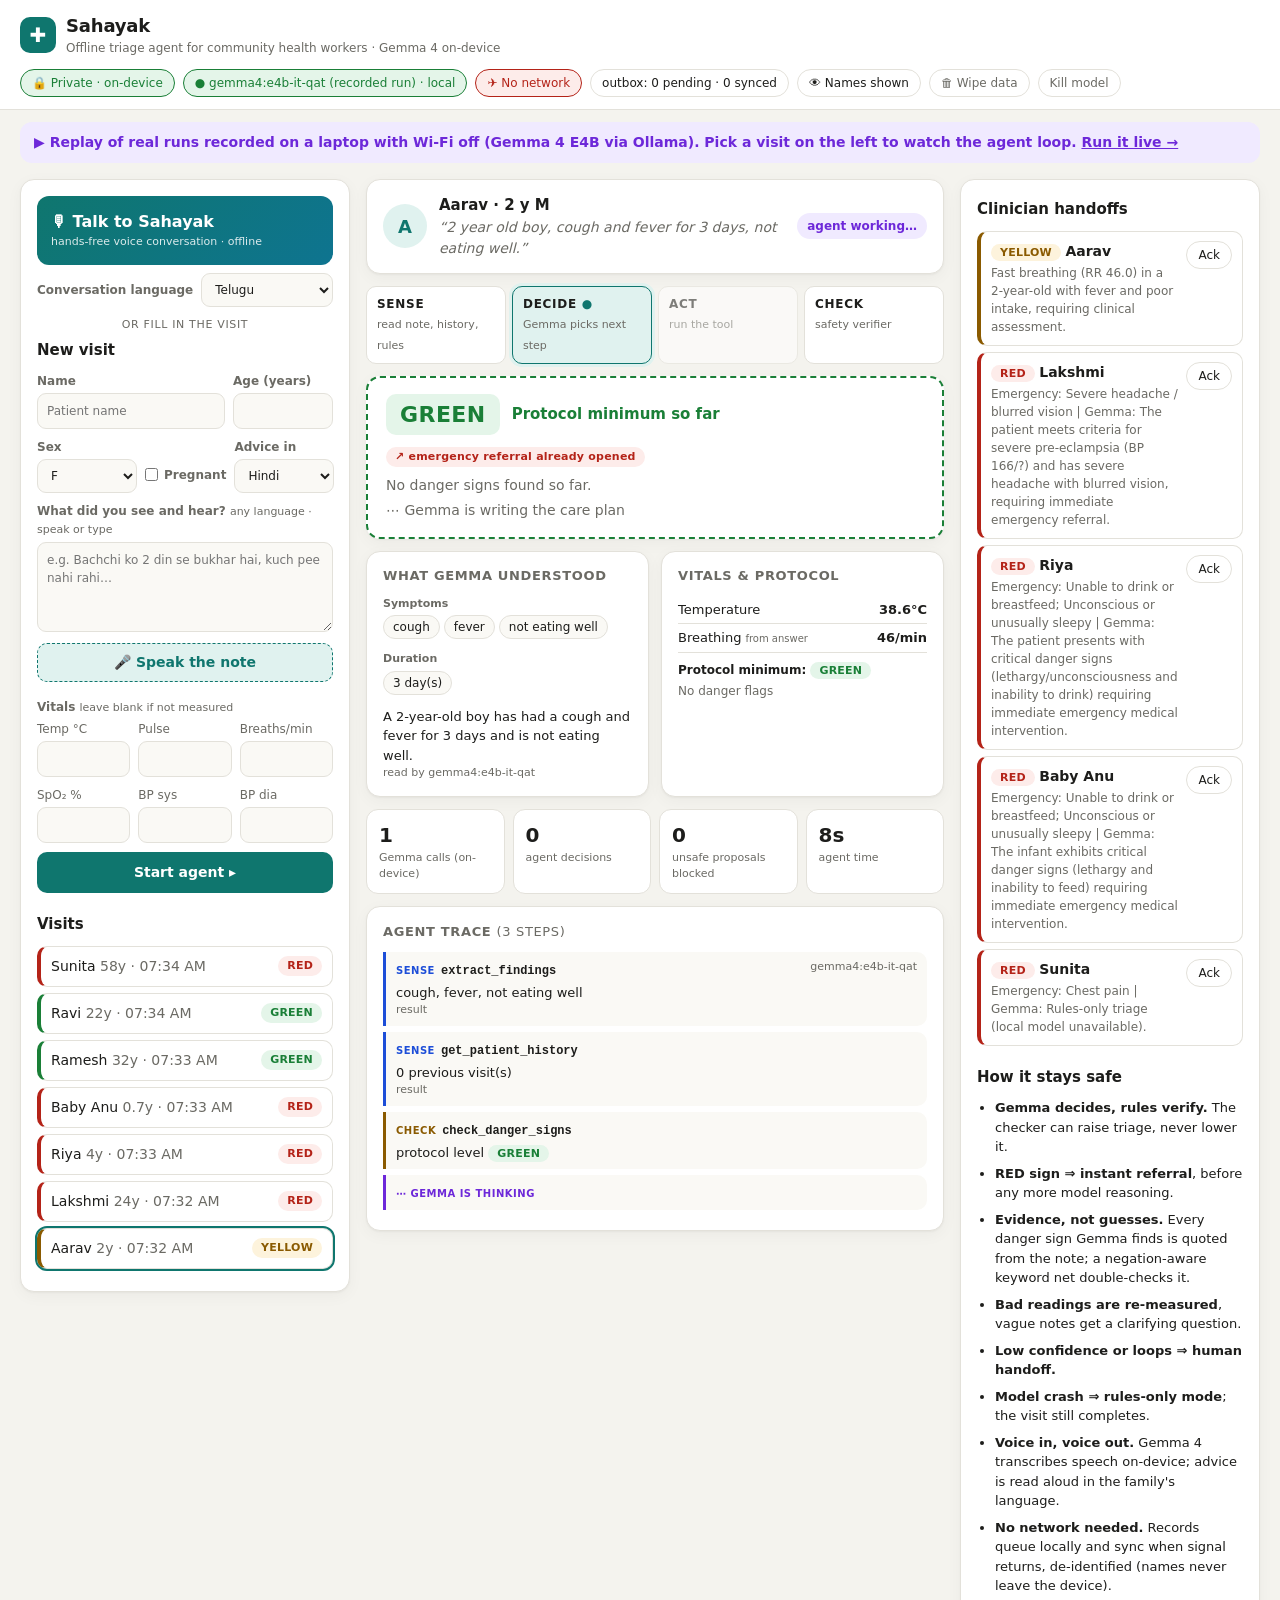
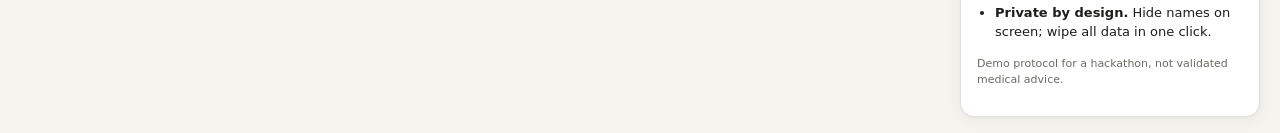
==== commit b36e8723: "Voice conversation fixes: no invented words, strict intake, full language support - transcription is" ====
--- a/docs/index.html
+++ b/docs/index.html
@@ -35,6 +35,8 @@
 <main>
   <section class="col left">
     <button id="convoBtn" class="talk">🎙 Talk to Sahayak<small>hands-free voice conversation · offline</small></button>
+    <label class="convo-pick">Conversation language
+      <select id="convoLang"><option>Telugu</option><option>Hindi</option><option>English</option></select></label>
     <div class="or">or fill in the visit</div>
     <h2>New visit</h2>
     <form id="visitForm">
@@ -136,7 +138,7 @@
   <div class="convo-head">
     <div class="orb idle" id="convoOrb"></div>
     <div class="convo-title"><b>Talk to Sahayak</b><div id="convoState" class="hint">Starting…</div></div>
-    <label class="convo-lang">Family language<select id="convoLang"><option>Telugu</option><option>Hindi</option><option>English</option></select></label>
+    <span id="convoLangBadge" class="badge"></span>
     <button id="convoEnd" class="pill toggle">End</button>
   </div>
   <div id="convoLog" class="convo-log"></div>
--- a/docs/style.css
+++ b/docs/style.css
@@ -216,3 +216,5 @@
 .orb.speaking { background: var(--accent); animation: pulse 0.9s infinite; }
 .orb.listening { background: var(--red); box-shadow: 0 0 0 6px var(--red-bg); animation: pulse 1.2s infinite; }
 .orb.transcribing, .orb.thinking { background: var(--violet); animation: pulse 1.5s infinite; }
+.convo-pick { margin: 8px 0 0; display: flex; align-items: center; gap: 8px; }
+.convo-pick select { width: auto; flex: 1; margin: 0; }
